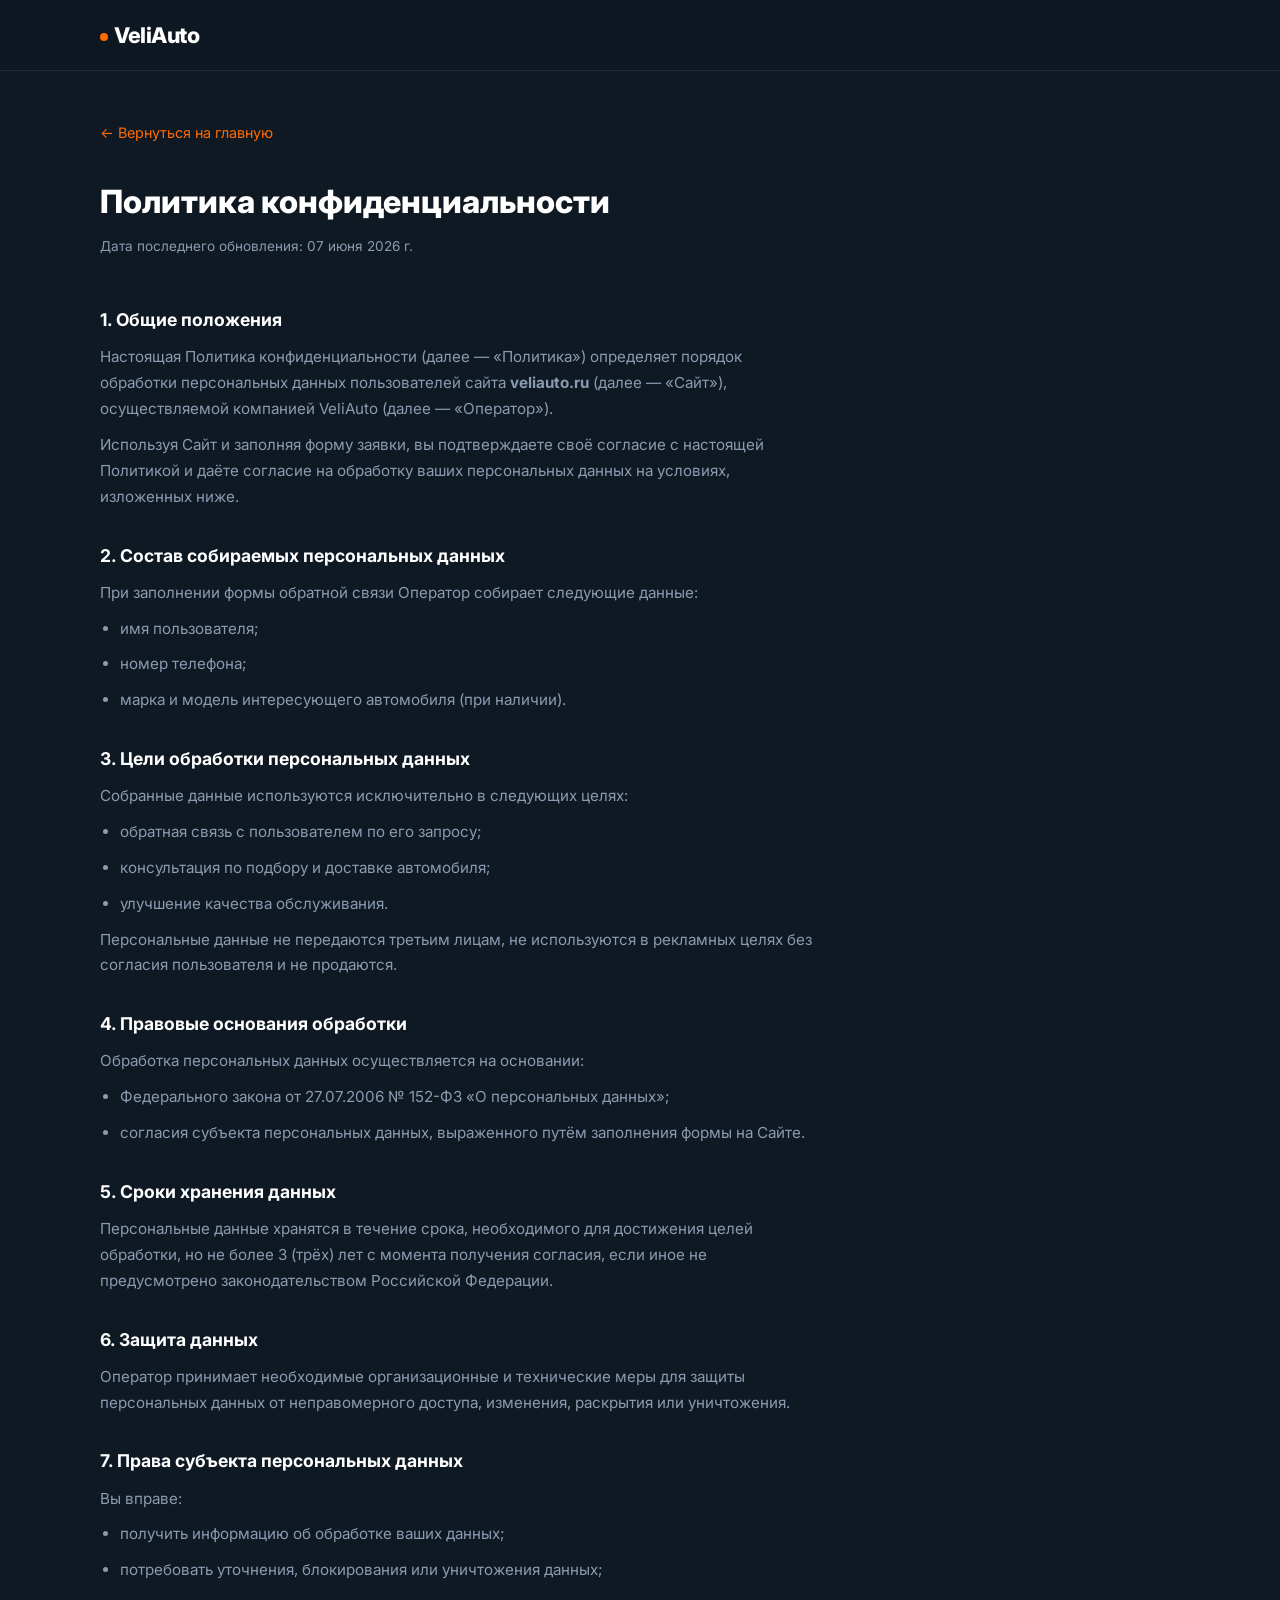
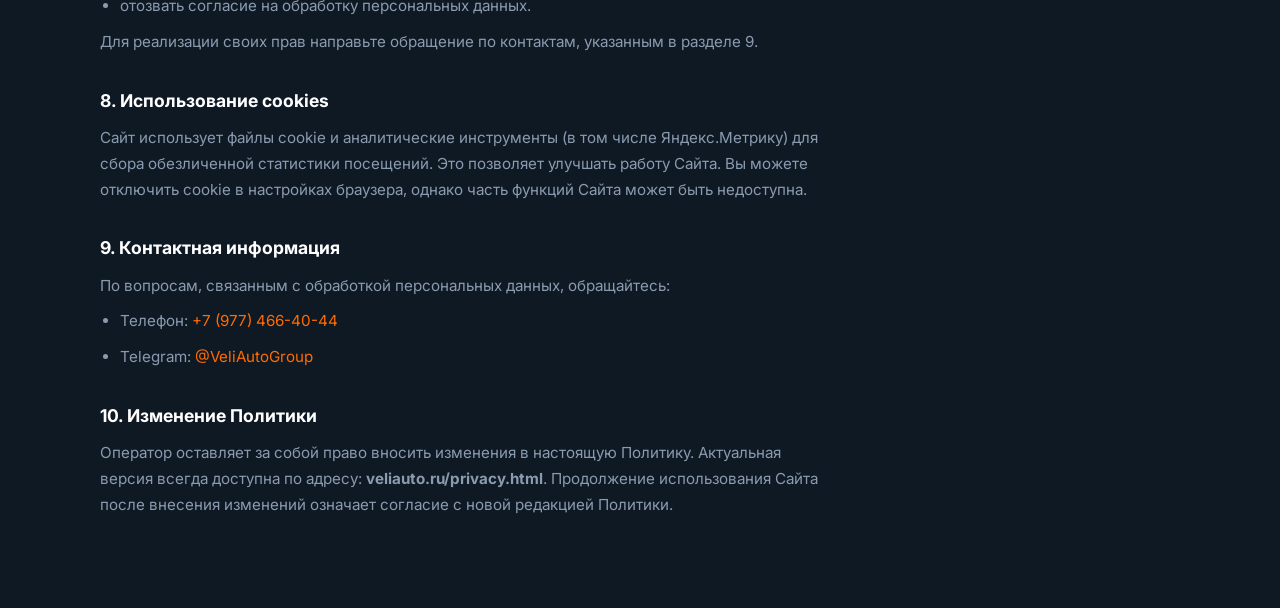
==== privacy.html @ bf8d3ef7 "Обновление VeliAuto: новый hero, калькулятор, блок сравнения, privacy.html - Новый двухколоночный he" ====
<!DOCTYPE html>
<html lang="ru">
<head>
  <meta charset="UTF-8">
  <meta name="viewport" content="width=device-width, initial-scale=1.0">
  <title>Политика конфиденциальности — VeliAuto</title>
  <meta name="robots" content="noindex, follow">
  <link rel="preconnect" href="https://fonts.googleapis.com">
  <link rel="preconnect" href="https://fonts.gstatic.com" crossorigin>
  <link href="https://fonts.googleapis.com/css2?family=Inter:wght@400;500;600;700;800&display=swap" rel="stylesheet">
  <link rel="stylesheet" href="style.css">
  <style>
    .privacy-page {
      padding: 120px 0 80px;
      min-height: 100vh;
    }
    .privacy-page h1 {
      font-size: clamp(1.5rem, 4vw, 2rem);
      font-weight: 800;
      color: var(--clr-white);
      margin-bottom: 8px;
    }
    .privacy-page .updated {
      font-size: 0.85rem;
      color: var(--clr-text-muted);
      margin-bottom: 48px;
    }
    .privacy-page h2 {
      font-size: 1.1rem;
      font-weight: 700;
      color: var(--clr-white);
      margin: 32px 0 10px;
    }
    .privacy-page p, .privacy-page li {
      font-size: 0.95rem;
      color: var(--clr-text-muted);
      line-height: 1.7;
      margin-bottom: 10px;
    }
    .privacy-page ul {
      list-style: disc;
      padding-left: 20px;
      margin-bottom: 10px;
    }
    .privacy-page a {
      color: var(--clr-accent);
    }
    .privacy-back {
      display: inline-flex;
      align-items: center;
      gap: 8px;
      color: var(--clr-text-muted);
      font-size: 0.9rem;
      margin-bottom: 32px;
      transition: color 0.2s;
    }
    .privacy-back:hover { color: var(--clr-white); }
    .privacy-content {
      max-width: 720px;
    }
  </style>
</head>
<body>

  <header class="header" id="header">
    <div class="container header__inner">
      <a href="index.html" class="header__logo">VeliAuto</a>
    </div>
  </header>

  <section class="privacy-page">
    <div class="container">
      <div class="privacy-content">
        <a href="index.html" class="privacy-back">← Вернуться на главную</a>
        <h1>Политика конфиденциальности</h1>
        <p class="updated">Дата последнего обновления: 07 июня 2026 г.</p>

        <h2>1. Общие положения</h2>
        <p>Настоящая Политика конфиденциальности (далее — «Политика») определяет порядок обработки персональных данных пользователей сайта <strong>veliauto.ru</strong> (далее — «Сайт»), осуществляемой компанией VeliAuto (далее — «Оператор»).</p>
        <p>Используя Сайт и заполняя форму заявки, вы подтверждаете своё согласие с настоящей Политикой и даёте согласие на обработку ваших персональных данных на условиях, изложенных ниже.</p>

        <h2>2. Состав собираемых персональных данных</h2>
        <p>При заполнении формы обратной связи Оператор собирает следующие данные:</p>
        <ul>
          <li>имя пользователя;</li>
          <li>номер телефона;</li>
          <li>марка и модель интересующего автомобиля (при наличии).</li>
        </ul>

        <h2>3. Цели обработки персональных данных</h2>
        <p>Собранные данные используются исключительно в следующих целях:</p>
        <ul>
          <li>обратная связь с пользователем по его запросу;</li>
          <li>консультация по подбору и доставке автомобиля;</li>
          <li>улучшение качества обслуживания.</li>
        </ul>
        <p>Персональные данные не передаются третьим лицам, не используются в рекламных целях без согласия пользователя и не продаются.</p>

        <h2>4. Правовые основания обработки</h2>
        <p>Обработка персональных данных осуществляется на основании:</p>
        <ul>
          <li>Федерального закона от 27.07.2006 № 152-ФЗ «О персональных данных»;</li>
          <li>согласия субъекта персональных данных, выраженного путём заполнения формы на Сайте.</li>
        </ul>

        <h2>5. Сроки хранения данных</h2>
        <p>Персональные данные хранятся в течение срока, необходимого для достижения целей обработки, но не более 3 (трёх) лет с момента получения согласия, если иное не предусмотрено законодательством Российской Федерации.</p>

        <h2>6. Защита данных</h2>
        <p>Оператор принимает необходимые организационные и технические меры для защиты персональных данных от неправомерного доступа, изменения, раскрытия или уничтожения.</p>

        <h2>7. Права субъекта персональных данных</h2>
        <p>Вы вправе:</p>
        <ul>
          <li>получить информацию об обработке ваших данных;</li>
          <li>потребовать уточнения, блокирования или уничтожения данных;</li>
          <li>отозвать согласие на обработку персональных данных.</li>
        </ul>
        <p>Для реализации своих прав направьте обращение по контактам, указанным в разделе 9.</p>

        <h2>8. Использование cookies</h2>
        <p>Сайт использует файлы cookie и аналитические инструменты (в том числе Яндекс.Метрику) для сбора обезличенной статистики посещений. Это позволяет улучшать работу Сайта. Вы можете отключить cookie в настройках браузера, однако часть функций Сайта может быть недоступна.</p>

        <h2>9. Контактная информация</h2>
        <p>По вопросам, связанным с обработкой персональных данных, обращайтесь:</p>
        <ul>
          <li>Телефон: <a href="tel:+79774664044">+7 (977) 466-40-44</a></li>
          <li>Telegram: <a href="https://t.me/VeliAutoGroup" target="_blank" rel="noopener">@VeliAutoGroup</a></li>
        </ul>

        <h2>10. Изменение Политики</h2>
        <p>Оператор оставляет за собой право вносить изменения в настоящую Политику. Актуальная версия всегда доступна по адресу: <strong>veliauto.ru/privacy.html</strong>. Продолжение использования Сайта после внесения изменений означает согласие с новой редакцией Политики.</p>
      </div>
    </div>
  </section>

</body>
</html>
---- style.css ----
/* ===== VARIABLES ===== */
:root {
  --clr-bg: #0f1923;
  --clr-bg-light: #162130;
  --clr-bg-card: #1c2b3a;
  --clr-accent: #ff6b00;
  --clr-accent-hover: #ff8a33;
  --clr-text: #e4e8ec;
  --clr-text-muted: #8a9bb0;
  --clr-white: #ffffff;
  --clr-border: rgba(255, 255, 255, 0.08);
  --clr-tg: #2aabee;
  --radius: 12px;
  --radius-sm: 8px;
  --shadow: 0 4px 24px rgba(0, 0, 0, 0.25);
  --transition: 0.3s ease;
  --max-w: 1120px;
}

/* ===== RESET ===== */
*,
*::before,
*::after {
  margin: 0;
  padding: 0;
  box-sizing: border-box;
}

html {
  scroll-behavior: smooth;
  scroll-padding-top: 80px;
}

body {
  font-family: 'Inter', system-ui, -apple-system, sans-serif;
  font-size: 16px;
  line-height: 1.6;
  color: var(--clr-text);
  background: var(--clr-bg);
  -webkit-font-smoothing: antialiased;
}

img {
  max-width: 100%;
  display: block;
}

a {
  color: inherit;
  text-decoration: none;
}

button {
  border: none;
  background: none;
  cursor: pointer;
  font: inherit;
  color: inherit;
}

ul, ol {
  list-style: none;
}

/* ===== UTILITIES ===== */
.container {
  width: 100%;
  max-width: var(--max-w);
  margin: 0 auto;
  padding: 0 20px;
}

.section__title {
  font-size: clamp(1.75rem, 4vw, 2.5rem);
  font-weight: 800;
  text-align: center;
  margin-bottom: 48px;
  color: var(--clr-white);
}

.section__title--light {
  color: var(--clr-white);
}

/* ===== BUTTON ===== */
.btn {
  display: inline-flex;
  align-items: center;
  justify-content: center;
  gap: 8px;
  padding: 14px 32px;
  font-size: 1rem;
  font-weight: 600;
  color: var(--clr-white);
  background: var(--clr-accent);
  border-radius: var(--radius-sm);
  transition: background var(--transition), transform var(--transition), box-shadow var(--transition);
  white-space: nowrap;
}

.btn:hover {
  background: var(--clr-accent-hover);
  transform: translateY(-2px);
  box-shadow: 0 6px 20px rgba(255, 107, 0, 0.35);
}

.btn:active {
  transform: translateY(0);
}

.btn--large {
  padding: 18px 40px;
  font-size: 1.1rem;
  border-radius: var(--radius);
}

.btn--small {
  padding: 10px 20px;
  font-size: 0.875rem;
}

.btn--tg {
  background: var(--clr-tg);
}

.btn--tg:hover {
  background: #3bbef5;
  box-shadow: 0 6px 20px rgba(42, 171, 238, 0.35);
}

/* ===== HEADER ===== */
.header {
  position: fixed;
  top: 0;
  left: 0;
  right: 0;
  z-index: 1000;
  background: rgba(15, 25, 35, 0.85);
  backdrop-filter: blur(12px);
  -webkit-backdrop-filter: blur(12px);
  border-bottom: 1px solid var(--clr-border);
  transition: background var(--transition);
}

.header__inner {
  display: flex;
  align-items: center;
  justify-content: space-between;
  height: 70px;
}

.header__logo {
  font-size: 1.35rem;
  font-weight: 800;
  color: var(--clr-white);
  letter-spacing: -0.02em;
}

.header__logo::before {
  content: '';
  display: inline-block;
  width: 8px;
  height: 8px;
  background: var(--clr-accent);
  border-radius: 50%;
  margin-right: 6px;
  vertical-align: middle;
}

.header__nav {
  display: flex;
  gap: 28px;
}

.header__link {
  font-size: 0.9rem;
  font-weight: 500;
  color: var(--clr-text-muted);
  transition: color var(--transition);
}

.header__link:hover {
  color: var(--clr-white);
}

.header__actions {
  display: flex;
  align-items: center;
  gap: 12px;
}

.header__tg {
  display: flex;
  align-items: center;
  justify-content: center;
  width: 40px;
  height: 40px;
  border-radius: 50%;
  color: var(--clr-tg);
  transition: background var(--transition), color var(--transition);
}

.header__tg:hover {
  background: rgba(42, 171, 238, 0.15);
}

.burger {
  display: none;
  flex-direction: column;
  justify-content: center;
  gap: 5px;
  width: 32px;
  height: 32px;
}

.burger span {
  display: block;
  height: 2px;
  background: var(--clr-white);
  border-radius: 2px;
  transition: transform var(--transition), opacity var(--transition);
}

.burger.active span:nth-child(1) {
  transform: translateY(7px) rotate(45deg);
}

.burger.active span:nth-child(2) {
  opacity: 0;
}

.burger.active span:nth-child(3) {
  transform: translateY(-7px) rotate(-45deg);
}

/* ===== HERO ===== */
.hero {
  padding: 140px 0 80px;
  background: linear-gradient(160deg, #0f1923 0%, #1a2d42 50%, #0f1923 100%);
  position: relative;
  overflow: hidden;
}

.hero::before {
  content: '';
  position: absolute;
  top: -50%;
  right: -20%;
  width: 600px;
  height: 600px;
  background: radial-gradient(circle, rgba(255, 107, 0, 0.12) 0%, transparent 70%);
  pointer-events: none;
}

.hero::after {
  content: '';
  position: absolute;
  bottom: -30%;
  left: -10%;
  width: 400px;
  height: 400px;
  background: radial-gradient(circle, rgba(42, 171, 238, 0.08) 0%, transparent 70%);
  pointer-events: none;
}

.hero__inner {
  position: relative;
  z-index: 1;
  text-align: center;
  max-width: 720px;
  margin: 0 auto;
}

.hero__title {
  font-size: clamp(2rem, 5.5vw, 3.5rem);
  font-weight: 800;
  line-height: 1.15;
  color: var(--clr-white);
  margin-bottom: 20px;
  letter-spacing: -0.02em;
}

.hero__accent {
  color: var(--clr-accent);
}

.hero__subtitle {
  font-size: clamp(1rem, 2.2vw, 1.25rem);
  color: var(--clr-text-muted);
  margin-bottom: 36px;
  max-width: 540px;
  margin-left: auto;
  margin-right: auto;
}

.hero__cta {
  margin-bottom: 48px;
}

.hero__badges {
  display: flex;
  flex-wrap: wrap;
  justify-content: center;
  gap: 16px;
}

.hero__badge {
  display: inline-flex;
  align-items: center;
  gap: 8px;
  padding: 10px 18px;
  background: rgba(255, 255, 255, 0.06);
  border: 1px solid var(--clr-border);
  border-radius: 100px;
  font-size: 0.875rem;
  color: var(--clr-text-muted);
}

.hero__badge svg {
  color: var(--clr-accent);
  flex-shrink: 0;
}

/* ===== NEW HERO (veli-blocks) ===== */
.veli-hero {
  background: radial-gradient(circle at 80% 20%, #1b2a3e 0%, var(--clr-bg) 55%);
  padding: 120px 20px 80px;
  position: relative;
  overflow: hidden;
}
.veli-hero::before {
  content: ""; position: absolute; inset: 0;
  background-image: radial-gradient(rgba(255,107,0,.05) 1px, transparent 1px);
  background-size: 22px 22px; pointer-events: none;
}
.veli-hero-wrap {
  max-width: var(--max-w); margin: 0 auto;
  display: grid; grid-template-columns: 1.1fr .9fr; gap: 48px; align-items: center;
  position: relative; z-index: 1;
}
.veli-badge {
  display: inline-flex; align-items: center; gap: 8px;
  background: rgba(255,107,0,.12); color: var(--clr-accent);
  border: 1px solid rgba(255,107,0,.3);
  padding: 7px 14px; border-radius: 100px; font-size: 14px; font-weight: 700;
  margin-bottom: 22px;
}
.veli-hero h1 {
  font-size: clamp(28px, 5vw, 52px); color: var(--clr-white);
  margin-bottom: 18px; line-height: 1.12; font-weight: 800; letter-spacing: -0.02em;
}
.veli-hero h1 .hl { color: var(--clr-accent); }
.veli-hero .sub {
  font-size: 17px; color: var(--clr-text-muted); line-height: 1.6;
  margin-bottom: 26px; max-width: 520px;
}
.veli-trust { display: flex; flex-wrap: wrap; gap: 24px; margin-top: 28px; }
.veli-trust div { display: flex; flex-direction: column; }
.veli-trust b { font-size: 24px; font-weight: 800; color: var(--clr-white); }
.veli-trust span { font-size: 13px; color: var(--clr-text-muted); margin-top: 2px; }

.veli-form-card {
  background: var(--clr-bg-card); border: 1px solid var(--clr-border);
  border-radius: var(--radius); padding: 30px;
  box-shadow: 0 24px 60px rgba(0,0,0,.4);
}
.veli-form-card h3 { font-size: 20px; font-weight: 700; color: var(--clr-white); margin-bottom: 6px; }
.veli-form-card > p { color: var(--clr-text-muted); font-size: 14px; margin: 0 0 20px; }
.veli-input {
  width: 100%; background: var(--clr-bg); border: 1px solid var(--clr-border);
  color: var(--clr-white); padding: 14px 16px; border-radius: var(--radius-sm);
  font-size: 15px; font-family: inherit; margin-bottom: 12px;
  outline: none; transition: border-color .2s, box-shadow .2s;
}
.veli-input:focus { border-color: var(--clr-accent); box-shadow: 0 0 0 3px rgba(255,107,0,.15); }
.veli-input.error { border-color: #ff4444; box-shadow: 0 0 0 3px rgba(255,68,68,.15); }
.veli-input::placeholder { color: var(--clr-text-muted); }
.veli-btn {
  width: 100%; background: var(--clr-accent); color: var(--clr-white); border: none;
  padding: 16px; border-radius: var(--radius-sm); font-size: 16px; font-weight: 700;
  cursor: pointer; font-family: inherit;
  transition: background var(--transition), transform var(--transition), box-shadow var(--transition);
}
.veli-btn:hover { background: var(--clr-accent-hover); transform: translateY(-2px); box-shadow: 0 10px 28px rgba(255,107,0,.35); }
.veli-btn-tg {
  width: 100%; background: transparent; color: var(--clr-text); border: 1px solid var(--clr-border);
  padding: 14px; border-radius: var(--radius-sm); font-size: 15px; font-weight: 600; cursor: pointer;
  margin-top: 10px; display: flex; align-items: center; justify-content: center; gap: 8px;
  text-decoration: none; transition: border-color var(--transition), color var(--transition);
}
.veli-btn-tg:hover { border-color: var(--clr-tg); color: var(--clr-tg); }
.veli-note { font-size: 12px; color: var(--clr-text-muted); text-align: center; margin-top: 12px; }
.veli-note a { color: var(--clr-text-muted); text-decoration: underline; transition: color var(--transition); }
.veli-note a:hover { color: var(--clr-white); }

@media (max-width: 860px) {
  .veli-hero { padding: 110px 20px 60px; }
  .veli-hero-wrap { grid-template-columns: 1fr; gap: 32px; }
}

/* ===== ADVANTAGES ===== */
.advantages {
  padding: 96px 0;
}

.advantages__grid {
  display: grid;
  grid-template-columns: repeat(4, 1fr);
  gap: 24px;
}

.advantage-card {
  background: var(--clr-bg-card);
  border: 1px solid var(--clr-border);
  border-radius: var(--radius);
  padding: 32px 24px;
  text-align: center;
  transition: transform var(--transition), border-color var(--transition);
}

.advantage-card:hover {
  transform: translateY(-6px);
  border-color: rgba(255, 107, 0, 0.3);
}

.advantage-card__icon {
  width: 64px;
  height: 64px;
  margin: 0 auto 20px;
  display: flex;
  align-items: center;
  justify-content: center;
  background: rgba(255, 107, 0, 0.1);
  border-radius: 16px;
  color: var(--clr-accent);
}

.advantage-card__title {
  font-size: 1.1rem;
  font-weight: 700;
  color: var(--clr-white);
  margin-bottom: 8px;
}

.advantage-card__text {
  font-size: 0.9rem;
  color: var(--clr-text-muted);
  line-height: 1.5;
}

/* ===== COMPARE BLOCK (veli-blocks) ===== */
.veli-compare { background: var(--clr-bg-light); padding: 80px 20px; }
.veli-compare-wrap { max-width: var(--max-w); margin: 0 auto; }
.veli-sec-head { text-align: center; margin-bottom: 14px; }
.veli-sec-head h2 { font-size: clamp(24px, 4vw, 36px); font-weight: 800; color: var(--clr-white); }
.veli-sec-sub { text-align: center; color: var(--clr-text-muted); font-size: 16px; max-width: 640px; margin: 0 auto 44px; line-height: 1.55; }
.veli-cmp-grid { display: grid; grid-template-columns: repeat(3, 1fr); gap: 20px; }
.veli-cmp-card {
  background: var(--clr-bg-card); border: 1px solid var(--clr-border);
  border-radius: var(--radius); padding: 28px 24px; position: relative; overflow: hidden;
}
.veli-cmp-card.win { border-color: rgba(46,194,126,.4); background: linear-gradient(180deg, rgba(46,194,126,.05), var(--clr-bg-card)); }
.veli-cmp-card .label { font-size: 13px; color: var(--clr-text-muted); font-weight: 700; text-transform: uppercase; letter-spacing: .5px; margin-bottom: 14px; }
.veli-cmp-card .car { font-size: 18px; font-weight: 800; color: var(--clr-white); margin-bottom: 4px; }
.veli-cmp-card .car-desc { font-size: 13px; color: var(--clr-text-muted); margin-bottom: 20px; }
.veli-cmp-card .price { font-size: 30px; font-weight: 800; }
.veli-cmp-card.ru .price { color: #ff6b6b; }
.veli-cmp-card.win .price { color: #2ec27e; }
.veli-cmp-card .price-note { font-size: 13px; color: var(--clr-text-muted); margin-top: 6px; }
.veli-save-chip {
  position: absolute; top: 18px; right: 18px;
  background: #2ec27e; color: #04200f; font-size: 12px; font-weight: 800;
  padding: 5px 10px; border-radius: 100px;
}
.veli-cmp-foot { text-align: center; color: var(--clr-text-muted); font-size: 13px; margin-top: 22px; }

@media (max-width: 860px) {
  .veli-cmp-grid { grid-template-columns: 1fr; max-width: 420px; margin: 0 auto; }
}

/* ===== STEPS ===== */
.steps {
  padding: 96px 0;
  background: var(--clr-bg-light);
}

.steps__timeline {
  max-width: 640px;
  margin: 0 auto;
  position: relative;
}

.steps__timeline::before {
  content: '';
  position: absolute;
  left: 24px;
  top: 0;
  bottom: 0;
  width: 2px;
  background: linear-gradient(to bottom, var(--clr-accent), rgba(255, 107, 0, 0.1));
}

.step {
  display: flex;
  gap: 24px;
  padding-bottom: 40px;
  position: relative;
}

.step:last-child {
  padding-bottom: 0;
}

.step__number {
  flex-shrink: 0;
  width: 50px;
  height: 50px;
  display: flex;
  align-items: center;
  justify-content: center;
  background: var(--clr-accent);
  color: var(--clr-white);
  font-size: 1.2rem;
  font-weight: 700;
  border-radius: 50%;
  z-index: 1;
  box-shadow: 0 0 0 6px var(--clr-bg-light);
}

.step__title {
  font-size: 1.1rem;
  font-weight: 700;
  color: var(--clr-white);
  margin-bottom: 4px;
}

.step__text {
  font-size: 0.95rem;
  color: var(--clr-text-muted);
}

.steps__cta {
  text-align: center;
  margin-top: 48px;
}

/* ===== CASES ===== */
.cases {
  padding: 96px 0;
}

.cases__grid {
  display: grid;
  grid-template-columns: repeat(2, 1fr);
  gap: 24px;
}

.case-card {
  background: var(--clr-bg-card);
  border: 1px solid var(--clr-border);
  border-radius: var(--radius);
  overflow: hidden;
  transition: transform var(--transition), border-color var(--transition);
}

.case-card:hover {
  transform: translateY(-6px);
  border-color: rgba(255, 107, 0, 0.3);
}

/* ===== GALLERY ===== */
.case-card__gallery {
  position: relative;
  overflow: hidden;
  border-bottom: 1px solid var(--clr-border);
}

.gallery__track {
  display: flex;
  transition: transform 0.4s ease;
}

.gallery__track img {
  width: 100%;
  height: 260px;
  object-fit: cover;
  flex-shrink: 0;
}

.gallery__btn {
  position: absolute;
  top: 50%;
  transform: translateY(-50%);
  width: 36px;
  height: 36px;
  display: flex;
  align-items: center;
  justify-content: center;
  background: rgba(0, 0, 0, 0.5);
  color: #fff;
  border: none;
  border-radius: 50%;
  font-size: 1rem;
  cursor: pointer;
  z-index: 2;
  opacity: 0;
  transition: opacity var(--transition), background var(--transition);
}

.case-card:hover .gallery__btn,
.case-card__gallery:focus-within .gallery__btn {
  opacity: 1;
}

.gallery__btn:hover {
  background: rgba(255, 107, 0, 0.8);
}

.gallery__btn--prev {
  left: 8px;
}

.gallery__btn--next {
  right: 8px;
}

.gallery__dots {
  position: absolute;
  bottom: 10px;
  left: 50%;
  transform: translateX(-50%);
  display: flex;
  gap: 6px;
  z-index: 2;
}

.gallery__dot {
  width: 8px;
  height: 8px;
  border-radius: 50%;
  background: rgba(255, 255, 255, 0.4);
  border: none;
  cursor: pointer;
  padding: 0;
  transition: background var(--transition), transform var(--transition);
}

.gallery__dot.active {
  background: var(--clr-accent);
  transform: scale(1.25);
}

.case-card__body {
  padding: 24px;
}

.case-card__name {
  font-size: 1.15rem;
  font-weight: 700;
  color: var(--clr-white);
  margin-bottom: 4px;
}

.case-card__specs {
  font-size: 0.85rem;
  color: var(--clr-text-muted);
  margin-bottom: 16px;
}

.case-card__prices {
  display: flex;
  flex-direction: column;
  gap: 8px;
}

.case-card__price-row {
  display: flex;
  justify-content: space-between;
  align-items: center;
}

.case-card__label {
  font-size: 0.85rem;
  color: var(--clr-text-muted);
}

.case-card__value {
  font-size: 0.95rem;
  font-weight: 600;
  color: var(--clr-text);
}

.case-card__price-row--total {
  padding-top: 8px;
  border-top: 1px solid var(--clr-border);
}

.case-card__price-row--total .case-card__value {
  color: var(--clr-accent);
  font-size: 1.1rem;
  font-weight: 700;
}

/* ===== CALCULATOR (veli-blocks) ===== */
.veli-calc { background: linear-gradient(180deg, var(--clr-bg-card) 0%, var(--clr-bg) 100%); padding: 80px 20px; }
.veli-calc-wrap {
  max-width: 760px; margin: 0 auto; background: var(--clr-bg-card);
  border: 1px solid var(--clr-border); border-radius: 20px; padding: 40px 36px;
  box-shadow: 0 30px 70px rgba(0,0,0,.35);
}
.veli-calc-wrap h2 { font-size: clamp(22px, 4vw, 30px); font-weight: 800; color: var(--clr-white); text-align: center; margin-bottom: 8px; }
.veli-calc-wrap .calc-sub { text-align: center; color: var(--clr-text-muted); margin-bottom: 32px; font-size: 15px; }
.veli-field { margin-bottom: 24px; }
.veli-field > label { display: block; font-size: 14px; font-weight: 700; color: var(--clr-text-muted); margin-bottom: 12px; }
.veli-seg { display: flex; gap: 10px; }
.veli-seg button {
  flex: 1; background: var(--clr-bg); border: 1px solid var(--clr-border); color: var(--clr-text);
  padding: 14px; border-radius: var(--radius-sm); font-size: 15px; font-weight: 600;
  cursor: pointer; font-family: inherit; transition: all var(--transition);
}
.veli-seg button.active { background: var(--clr-accent); color: var(--clr-white); border-color: var(--clr-accent); }
.veli-seg button:not(.active):hover { border-color: var(--clr-accent); color: var(--clr-accent); }
.veli-range-val { font-size: 26px; font-weight: 800; color: var(--clr-accent); margin-bottom: 8px; }
.veli-range {
  width: 100%; -webkit-appearance: none; height: 6px; border-radius: 6px;
  background: var(--clr-bg); outline: none; cursor: pointer;
}
.veli-range::-webkit-slider-thumb {
  -webkit-appearance: none; width: 24px; height: 24px; border-radius: 50%;
  background: var(--clr-accent); cursor: pointer; box-shadow: 0 2px 8px rgba(0,0,0,.4);
}
.veli-range::-moz-range-thumb {
  width: 24px; height: 24px; border-radius: 50%;
  background: var(--clr-accent); cursor: pointer; border: none;
}
.veli-range-labels { display: flex; justify-content: space-between; font-size: 12px; color: var(--clr-text-muted); margin-top: 6px; }
.veli-result {
  background: linear-gradient(135deg, rgba(46,194,126,.08), rgba(255,107,0,.05));
  border: 1px solid rgba(46,194,126,.3); border-radius: var(--radius);
  padding: 26px; text-align: center; margin: 28px 0 22px;
}
.veli-result .r-label { font-size: 14px; color: var(--clr-text-muted); margin-bottom: 6px; }
.veli-result .r-price { font-size: 40px; font-weight: 800; color: #2ec27e; line-height: 1; }
.veli-result .r-save { font-size: 15px; color: var(--clr-text); margin-top: 12px; }
.veli-result .r-save b { color: var(--clr-accent); }

@media (max-width: 768px) {
  .veli-calc-wrap { padding: 28px 20px; }
  .veli-seg { flex-direction: column; }
}

/* ===== FAQ ===== */
.faq {
  padding: 96px 0;
  background: var(--clr-bg-light);
}

.faq__list {
  max-width: 720px;
  margin: 0 auto;
  display: flex;
  flex-direction: column;
  gap: 12px;
}

.faq__item {
  background: var(--clr-bg-card);
  border: 1px solid var(--clr-border);
  border-radius: var(--radius);
  overflow: hidden;
  transition: border-color var(--transition);
}

.faq__item.active {
  border-color: rgba(255, 107, 0, 0.3);
}

.faq__question {
  display: flex;
  align-items: center;
  justify-content: space-between;
  width: 100%;
  padding: 20px 24px;
  text-align: left;
  font-size: 1rem;
  font-weight: 600;
  color: var(--clr-white);
  transition: color var(--transition);
}

.faq__question:hover {
  color: var(--clr-accent);
}

.faq__arrow {
  flex-shrink: 0;
  transition: transform var(--transition);
}

.faq__item.active .faq__arrow {
  transform: rotate(180deg);
}

.faq__answer {
  max-height: 0;
  overflow: hidden;
  transition: max-height 0.4s ease, padding 0.4s ease;
}

.faq__answer p {
  padding: 0 24px 20px;
  font-size: 0.95rem;
  color: var(--clr-text-muted);
  line-height: 1.6;
}

/* ===== FORM SECTION ===== */
.form-section {
  padding: 96px 0;
  background: linear-gradient(160deg, #1a2d42, #0f1923);
}

.form-section__subtitle {
  text-align: center;
  color: var(--clr-text-muted);
  font-size: 1.1rem;
  margin-top: -32px;
  margin-bottom: 40px;
}

.form {
  max-width: 480px;
  margin: 0 auto;
}

.form__fields {
  display: flex;
  flex-direction: column;
  gap: 16px;
  margin-bottom: 24px;
}

.form__input {
  width: 100%;
  padding: 16px 20px;
  font-size: 1rem;
  font-family: inherit;
  color: var(--clr-white);
  background: var(--clr-bg-card);
  border: 1px solid var(--clr-border);
  border-radius: var(--radius-sm);
  outline: none;
  transition: border-color var(--transition), box-shadow var(--transition);
}

.form__input::placeholder {
  color: var(--clr-text-muted);
}

.form__input:focus {
  border-color: var(--clr-accent);
  box-shadow: 0 0 0 3px rgba(255, 107, 0, 0.15);
}

.form__input.error {
  border-color: #ff4444;
  box-shadow: 0 0 0 3px rgba(255, 68, 68, 0.15);
}

.form__submit {
  width: 100%;
}

.form__disclaimer {
  text-align: center;
  font-size: 0.8rem;
  color: var(--clr-text-muted);
  margin-top: 16px;
}

.form__disclaimer a {
  color: var(--clr-text-muted);
  text-decoration: underline;
  transition: color var(--transition);
}

.form__disclaimer a:hover {
  color: var(--clr-white);
}

/* ===== FOOTER ===== */
.footer {
  padding: 40px 0;
  border-top: 1px solid var(--clr-border);
}

.footer__inner {
  display: flex;
  align-items: center;
  justify-content: space-between;
}

.footer__logo {
  font-size: 1.15rem;
  font-weight: 700;
  color: var(--clr-white);
}

.footer__copy {
  font-size: 0.8rem;
  color: var(--clr-text-muted);
  margin-top: 4px;
}

.footer__contacts {
  display: flex;
  align-items: center;
  gap: 16px;
}

.footer__phone {
  font-size: 1rem;
  font-weight: 600;
  color: var(--clr-text);
  transition: color var(--transition);
}

.footer__phone:hover {
  color: var(--clr-accent);
}

/* ===== FIXED TELEGRAM BUTTON ===== */
.tg-float {
  position: fixed;
  bottom: 28px;
  right: 28px;
  z-index: 999;
  width: 60px;
  height: 60px;
  display: flex;
  align-items: center;
  justify-content: center;
  background: var(--clr-tg);
  color: var(--clr-white);
  border-radius: 50%;
  box-shadow: 0 4px 20px rgba(42, 171, 238, 0.4);
  transition: transform var(--transition), box-shadow var(--transition);
}

.tg-float:hover {
  transform: scale(1.1);
  box-shadow: 0 6px 28px rgba(42, 171, 238, 0.5);
}

/* ===== REVEAL ANIMATION ===== */
.reveal {
  opacity: 0;
  transform: translateY(30px);
  transition: opacity 0.6s ease, transform 0.6s ease;
}

.reveal.visible {
  opacity: 1;
  transform: translateY(0);
}

/* ===== RESPONSIVE ===== */
@media (max-width: 1024px) {
  .advantages__grid {
    grid-template-columns: repeat(2, 1fr);
  }
}

@media (max-width: 768px) {
  .header__nav {
    position: fixed;
    top: 70px;
    left: 0;
    right: 0;
    flex-direction: column;
    align-items: center;
    gap: 0;
    background: rgba(15, 25, 35, 0.97);
    backdrop-filter: blur(12px);
    -webkit-backdrop-filter: blur(12px);
    border-bottom: 1px solid var(--clr-border);
    padding: 16px 0;
    transform: translateY(-120%);
    opacity: 0;
    transition: transform var(--transition), opacity var(--transition);
    pointer-events: none;
  }

  .header__nav.open {
    transform: translateY(0);
    opacity: 1;
    pointer-events: auto;
  }

  .header__link {
    display: block;
    padding: 12px 20px;
    font-size: 1rem;
    width: 100%;
    text-align: center;
  }

  .header__cta {
    display: none;
  }

  .burger {
    display: flex;
  }

  .hero {
    padding: 120px 0 60px;
  }

  .hero__title {
    font-size: clamp(1.75rem, 6vw, 2.5rem);
  }

  .hero__badges {
    flex-direction: column;
    align-items: center;
  }

  .advantages__grid {
    grid-template-columns: 1fr;
    gap: 16px;
  }

  .advantage-card {
    text-align: left;
    display: flex;
    gap: 16px;
    align-items: flex-start;
    padding: 24px;
  }

  .advantage-card__icon {
    margin: 0;
    flex-shrink: 0;
    width: 52px;
    height: 52px;
  }

  .cases__grid {
    grid-template-columns: 1fr;
    max-width: 480px;
    margin: 0 auto;
  }

  .gallery__btn {
    opacity: 1;
  }

  .footer__inner {
    flex-direction: column;
    gap: 24px;
    text-align: center;
  }

  .footer__contacts {
    flex-direction: column;
  }

  .section__title {
    margin-bottom: 36px;
  }

  .steps__timeline::before {
    left: 24px;
  }
}

@media (max-width: 480px) {
  .hero {
    padding: 110px 0 48px;
  }

  .hero__badge {
    font-size: 0.8rem;
    padding: 8px 14px;
  }

  .advantages,
  .steps,
  .cases,
  .faq,
  .form-section {
    padding: 64px 0;
  }

  .case-card__img {
    height: 160px;
  }

  .btn--large {
    padding: 16px 28px;
    font-size: 1rem;
  }

  .tg-float {
    bottom: 20px;
    right: 20px;
    width: 52px;
    height: 52px;
  }
}
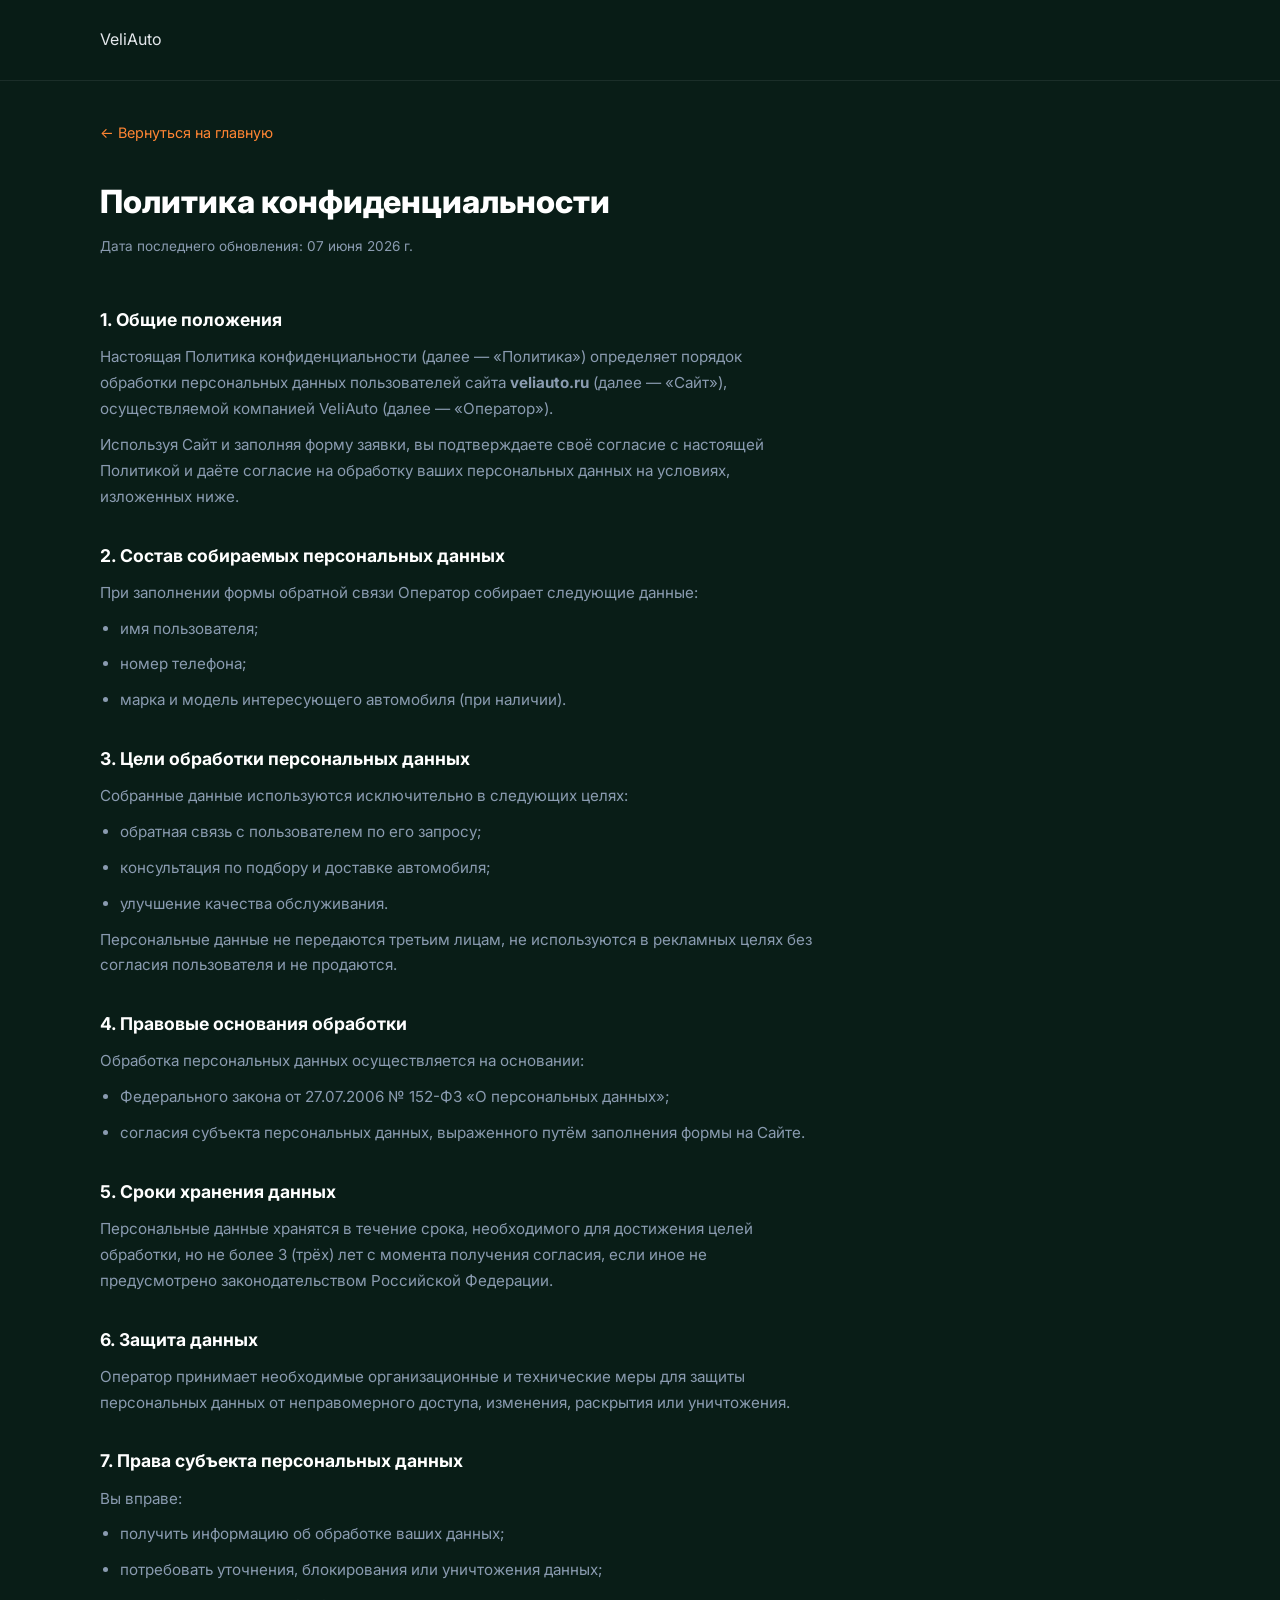
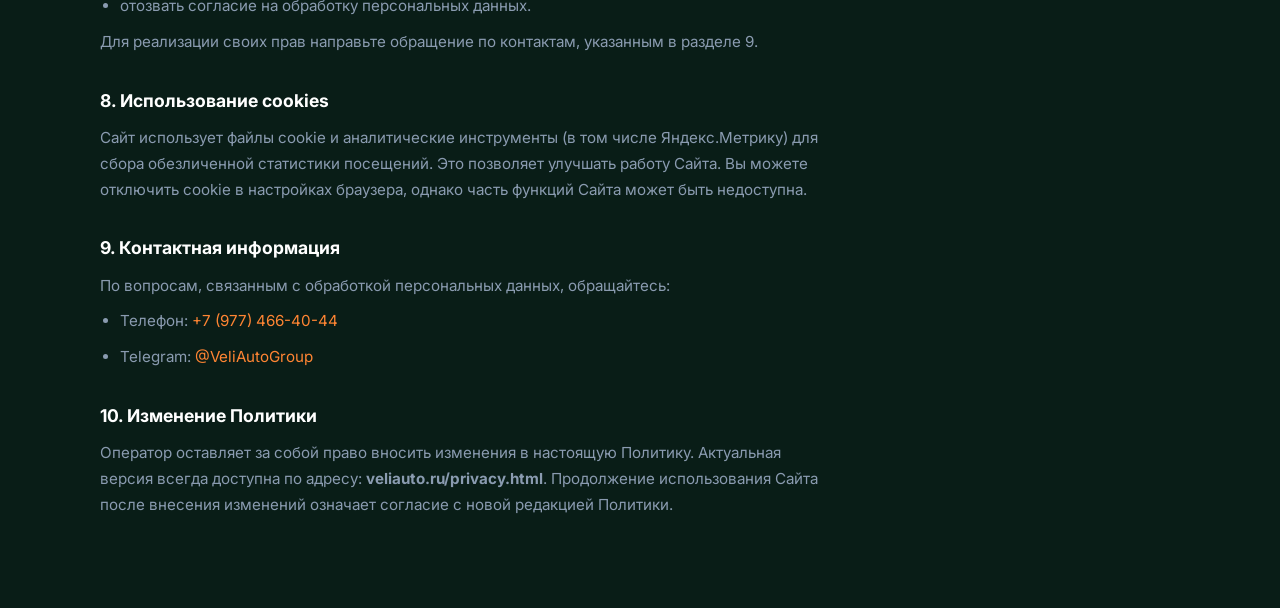
==== commit 229bbd68: "Add Veli Auto favicon (VA monogram)" ====
--- a/privacy.html
+++ b/privacy.html
@@ -5,6 +5,13 @@
   <meta name="viewport" content="width=device-width, initial-scale=1.0">
   <title>Политика конфиденциальности — VeliAuto</title>
   <meta name="robots" content="noindex, follow">
+
+  <!-- Favicon (логотип Veli Auto) -->
+  <link rel="icon" href="favicon.ico" sizes="any">
+  <link rel="icon" type="image/png" sizes="32x32" href="favicon-32.png">
+  <link rel="icon" type="image/png" sizes="16x16" href="favicon-16.png">
+  <link rel="apple-touch-icon" href="apple-touch-icon.png">
+
   <link rel="preconnect" href="https://fonts.googleapis.com">
   <link rel="preconnect" href="https://fonts.gstatic.com" crossorigin>
   <link href="https://fonts.googleapis.com/css2?family=Inter:wght@400;500;600;700;800&display=swap" rel="stylesheet">
--- a/style.css
+++ b/style.css
@@ -1,10 +1,10 @@
 /* ===== VARIABLES ===== */
 :root {
-  --clr-bg: #0f1923;
-  --clr-bg-light: #162130;
-  --clr-bg-card: #1c2b3a;
-  --clr-accent: #ff6b00;
-  --clr-accent-hover: #ff8a33;
+  --clr-bg: #091d17;
+  --clr-bg-light: #0e2620;
+  --clr-bg-card: #132e24;
+  --clr-accent: #ff8533;
+  --clr-accent-hover: #ff9a52;
   --clr-text: #e4e8ec;
   --clr-text-muted: #8a9bb0;
   --clr-white: #ffffff;
@@ -135,7 +135,7 @@
   left: 0;
   right: 0;
   z-index: 1000;
-  background: rgba(15, 25, 35, 0.85);
+  background: rgba(9, 29, 23, 0.85);
   backdrop-filter: blur(12px);
   -webkit-backdrop-filter: blur(12px);
   border-bottom: 1px solid var(--clr-border);
@@ -146,25 +146,23 @@
   display: flex;
   align-items: center;
   justify-content: space-between;
-  height: 70px;
+  height: 80px;
 }
 
 .header__logo {
-  font-size: 1.35rem;
-  font-weight: 800;
-  color: var(--clr-white);
-  letter-spacing: -0.02em;
+  display: flex;
+  align-items: center;
+  flex-shrink: 0;
 }
 
 .header__logo::before {
-  content: '';
-  display: inline-block;
-  width: 8px;
-  height: 8px;
-  background: var(--clr-accent);
-  border-radius: 50%;
-  margin-right: 6px;
-  vertical-align: middle;
+  display: none;
+}
+
+.header__logo-img {
+  height: 80px;
+  width: auto;
+  max-width: 300px;
 }
 
 .header__nav {
@@ -187,6 +185,7 @@
   display: flex;
   align-items: center;
   gap: 12px;
+  flex-shrink: 0;
 }
 
 .header__tg {
@@ -206,37 +205,20 @@
 
 .burger {
   display: none;
-  flex-direction: column;
+  align-items: center;
   justify-content: center;
-  gap: 5px;
-  width: 32px;
-  height: 32px;
-}
-
-.burger span {
-  display: block;
-  height: 2px;
-  background: var(--clr-white);
-  border-radius: 2px;
-  transition: transform var(--transition), opacity var(--transition);
-}
-
-.burger.active span:nth-child(1) {
-  transform: translateY(7px) rotate(45deg);
-}
-
-.burger.active span:nth-child(2) {
-  opacity: 0;
-}
-
-.burger.active span:nth-child(3) {
-  transform: translateY(-7px) rotate(-45deg);
+  width: 40px;
+  height: 40px;
+  border-radius: 8px;
+  background: rgba(255, 255, 255, 0.12);
+  flex-shrink: 0;
+  color: #fff;
 }
 
 /* ===== HERO ===== */
 .hero {
   padding: 140px 0 80px;
-  background: linear-gradient(160deg, #0f1923 0%, #1a2d42 50%, #0f1923 100%);
+  background: linear-gradient(160deg, #091d17 0%, #122e24 50%, #091d17 100%);
   position: relative;
   overflow: hidden;
 }
@@ -323,7 +305,7 @@
 
 /* ===== NEW HERO (veli-blocks) ===== */
 .veli-hero {
-  background: radial-gradient(circle at 80% 20%, #1b2a3e 0%, var(--clr-bg) 55%);
+  background: radial-gradient(circle at 80% 20%, #122e24 0%, var(--clr-bg) 55%);
   padding: 120px 20px 80px;
   position: relative;
   overflow: hidden;
@@ -353,6 +335,17 @@
 .veli-hero .sub {
   font-size: 17px; color: var(--clr-text-muted); line-height: 1.6;
   margin-bottom: 26px; max-width: 520px;
+}
+.veli-founder-quote {
+  border-left: 3px solid var(--clr-accent);
+  padding: 12px 16px;
+  margin: 16px 0 4px;
+  font-style: italic;
+  font-size: 15px;
+  color: var(--clr-text-muted);
+  line-height: 1.6;
+  background: rgba(255,107,0,.05);
+  border-radius: 0 var(--radius-sm) var(--radius-sm) 0;
 }
 .veli-trust { display: flex; flex-wrap: wrap; gap: 24px; margin-top: 28px; }
 .veli-trust div { display: flex; flex-direction: column; }
@@ -393,9 +386,45 @@
 .veli-note a { color: var(--clr-text-muted); text-decoration: underline; transition: color var(--transition); }
 .veli-note a:hover { color: var(--clr-white); }
 
+.veli-hero-img {
+  grid-column: 1 / -1;
+  display: flex;
+  justify-content: center;
+  align-items: flex-end;
+  gap: 20px;
+  margin-top: 32px;
+}
+
+.veli-hero-img__wrap {
+  animation: heroImgFloat 4s ease-in-out infinite;
+}
+
+.veli-hero-img__wrap:nth-child(2) {
+  animation-delay: -2s;
+}
+
+.veli-hero-img__wrap img {
+  max-width: 370px;
+  width: 100%;
+  filter: drop-shadow(0 20px 48px rgba(0, 0, 0, 0.55));
+  transition: transform 0.3s ease, filter 0.3s ease;
+}
+
+.veli-hero-img__wrap img:hover {
+  transform: scale(1.05);
+  filter: drop-shadow(0 24px 52px rgba(0, 0, 0, 0.65)) brightness(1.12) drop-shadow(0 0 28px rgba(255, 133, 51, 0.4));
+}
+
+@keyframes heroImgFloat {
+  0%, 100% { transform: translateY(0); }
+  50%       { transform: translateY(-8px); }
+}
+
 @media (max-width: 860px) {
   .veli-hero { padding: 110px 20px 60px; }
   .veli-hero-wrap { grid-template-columns: 1fr; gap: 32px; }
+  .veli-hero-img { gap: 12px; }
+  .veli-hero-img__wrap img { max-width: 220px; }
 }
 
 /* ===== ADVANTAGES ===== */
@@ -448,13 +477,265 @@
   line-height: 1.5;
 }
 
+/* ===== WHY / COMFORT BLOCKS ===== */
+.veli-why {
+  display: flex;
+  flex-direction: column;
+  gap: 24px;
+  max-width: 960px;
+  margin: 0 auto;
+}
+
+.veli-why-block {
+  display: flex;
+  gap: 24px;
+  background: var(--clr-bg-card);
+  border: 1px solid var(--clr-border);
+  border-radius: var(--radius);
+  padding: 32px;
+  transition: border-color var(--transition), transform var(--transition);
+}
+
+.veli-why-block:hover {
+  border-color: rgba(255, 107, 0, 0.3);
+  transform: translateY(-4px);
+}
+
+.veli-why-icon {
+  flex: 0 0 auto;
+  width: 56px;
+  height: 56px;
+  display: flex;
+  align-items: center;
+  justify-content: center;
+  background: rgba(255, 107, 0, 0.1);
+  border-radius: 14px;
+  color: var(--clr-accent);
+}
+
+.veli-why-content h3 {
+  font-size: 1.35rem;
+  font-weight: 800;
+  color: var(--clr-white);
+  margin-bottom: 12px;
+}
+
+.veli-why-content p {
+  font-size: 0.98rem;
+  color: var(--clr-text-muted);
+  line-height: 1.6;
+  margin-bottom: 12px;
+}
+
+.veli-why-content p:last-child {
+  margin-bottom: 0;
+}
+
+.veli-why-content strong {
+  color: var(--clr-white);
+}
+
+.veli-why-lead {
+  color: var(--clr-accent) !important;
+  font-weight: 600;
+}
+
+.veli-why-cta {
+  display: inline-block;
+  margin-top: 4px;
+  color: var(--clr-accent);
+  font-weight: 600;
+  text-decoration: none;
+  font-size: 0.95rem;
+}
+
+.veli-why-cta:hover {
+  text-decoration: underline;
+}
+
+.veli-reports-grid {
+  display: grid;
+  grid-template-columns: repeat(2, 1fr);
+  gap: 16px;
+  margin-top: 20px;
+  max-width: 520px;
+}
+
+.veli-report-card {
+  background: var(--clr-bg-light);
+  border: 1px solid var(--clr-border);
+  border-radius: 12px;
+  overflow: hidden;
+  text-decoration: none;
+  display: block;
+  transition: transform var(--transition), border-color var(--transition);
+}
+
+.veli-report-card:hover {
+  transform: translateY(-4px);
+  border-color: rgba(42, 171, 238, 0.5);
+}
+
+.veli-report-img {
+  position: relative;
+  aspect-ratio: 16 / 10;
+  overflow: hidden;
+}
+
+.veli-report-img img {
+  width: 100%;
+  height: 100%;
+  object-fit: cover;
+  display: block;
+  transition: transform 0.4s ease;
+}
+
+.veli-report-card:hover .veli-report-img img {
+  transform: scale(1.05);
+}
+
+.veli-report-name {
+  display: flex;
+  align-items: center;
+  gap: 8px;
+  padding: 12px 14px;
+  font-size: 14px;
+  font-weight: 700;
+  color: var(--clr-white);
+}
+
+.veli-report-name svg {
+  color: var(--clr-tg);
+  flex: 0 0 auto;
+}
+
+@media (max-width: 768px) {
+  .veli-why-block {
+    flex-direction: column;
+    gap: 16px;
+    padding: 24px;
+  }
+  .veli-reports-grid {
+    grid-template-columns: 1fr;
+    max-width: 360px;
+  }
+}
+
+/* ===== REVIEWS ===== */
+.veli-reviews {
+  padding: 96px 0;
+  background: var(--clr-bg-light);
+}
+
+.veli-reviews-intro {
+  max-width: 720px;
+  margin: -12px auto 44px;
+}
+
+.veli-reviews-intro p {
+  color: var(--clr-text-muted);
+  line-height: 1.65;
+  font-size: 1rem;
+  margin-bottom: 14px;
+}
+
+.veli-reviews-list {
+  list-style: none;
+  margin: 0 0 18px;
+  padding: 0;
+}
+
+.veli-reviews-list li {
+  color: var(--clr-text);
+  font-size: 1rem;
+  line-height: 1.6;
+  margin-bottom: 8px;
+}
+
+.veli-reviews-grid {
+  display: grid;
+  grid-template-columns: repeat(3, 1fr);
+  gap: 20px;
+  max-width: 900px;
+  margin: 0 auto;
+  align-items: start;
+}
+
+.veli-review-card {
+  position: relative;
+  display: block;
+  border-radius: 14px;
+  overflow: hidden;
+  border: 1px solid var(--clr-border);
+  background: var(--clr-bg-card);
+  text-decoration: none;
+  transition: transform var(--transition), border-color var(--transition), box-shadow var(--transition);
+}
+
+.veli-review-card:hover {
+  transform: translateY(-4px);
+  border-color: rgba(255, 133, 51, 0.4);
+  box-shadow: 0 16px 40px rgba(0, 0, 0, 0.3);
+}
+
+.veli-review-card img {
+  width: 100%;
+  height: auto;
+  display: block;
+}
+
+.veli-review-card--video img {
+  filter: brightness(0.68);
+}
+
+.veli-review-play {
+  position: absolute;
+  top: 50%;
+  left: 50%;
+  transform: translate(-50%, -50%);
+  width: 64px;
+  height: 64px;
+  border-radius: 50%;
+  background: rgba(255, 133, 51, 0.95);
+  display: flex;
+  align-items: center;
+  justify-content: center;
+  color: #fff;
+  padding-left: 4px;
+  box-shadow: 0 8px 24px rgba(0, 0, 0, 0.4);
+  transition: transform var(--transition);
+}
+
+.veli-review-card--video:hover .veli-review-play {
+  transform: translate(-50%, -50%) scale(1.08);
+}
+
+.veli-review-vlabel {
+  position: absolute;
+  bottom: 16px;
+  left: 0;
+  right: 0;
+  text-align: center;
+  color: #fff;
+  font-weight: 700;
+  font-size: 14px;
+  text-shadow: 0 2px 8px rgba(0, 0, 0, 0.7);
+}
+
+@media (max-width: 768px) {
+  .veli-reviews-grid {
+    grid-template-columns: 1fr;
+    max-width: 420px;
+  }
+}
+
 /* ===== COMPARE BLOCK (veli-blocks) ===== */
 .veli-compare { background: var(--clr-bg-light); padding: 80px 20px; }
 .veli-compare-wrap { max-width: var(--max-w); margin: 0 auto; }
 .veli-sec-head { text-align: center; margin-bottom: 14px; }
 .veli-sec-head h2 { font-size: clamp(24px, 4vw, 36px); font-weight: 800; color: var(--clr-white); }
 .veli-sec-sub { text-align: center; color: var(--clr-text-muted); font-size: 16px; max-width: 640px; margin: 0 auto 44px; line-height: 1.55; }
-.veli-cmp-grid { display: grid; grid-template-columns: repeat(3, 1fr); gap: 20px; }
+.veli-cmp-grid { display: grid; grid-template-columns: repeat(2, 1fr); gap: 20px; max-width: 780px; margin: 0 auto; }
 .veli-cmp-card {
   background: var(--clr-bg-card); border: 1px solid var(--clr-border);
   border-radius: var(--radius); padding: 28px 24px; position: relative; overflow: hidden;
@@ -544,6 +825,11 @@
   margin-top: 48px;
 }
 
+.cases__cta {
+  text-align: center;
+  margin-top: 44px;
+}
+
 /* ===== CASES ===== */
 .cases {
   padding: 96px 0;
@@ -749,6 +1035,117 @@
   .veli-seg { flex-direction: column; }
 }
 
+/* ===== CAR SHOWCASE ===== */
+.veli-showcase {
+  padding: 96px 0;
+  background: var(--clr-bg);
+}
+
+.veli-showcase__sub {
+  text-align: center;
+  color: var(--clr-text-muted);
+  font-size: 16px;
+  max-width: 560px;
+  margin: -24px auto 52px;
+  line-height: 1.6;
+}
+
+.veli-showcase__grid {
+  display: grid;
+  grid-template-columns: repeat(2, 1fr);
+  gap: 24px;
+  max-width: 860px;
+  margin: 0 auto;
+}
+
+.veli-showcase-card {
+  background: var(--clr-bg-card);
+  border: 1px solid var(--clr-border);
+  border-radius: var(--radius);
+  overflow: hidden;
+  display: block;
+  text-decoration: none;
+  transition: transform var(--transition), border-color var(--transition), box-shadow var(--transition);
+}
+
+.veli-showcase-card:hover {
+  transform: translateY(-6px);
+  border-color: rgba(42, 171, 238, 0.5);
+  box-shadow: 0 16px 40px rgba(0, 0, 0, 0.3);
+}
+
+.veli-showcase-img-wrap {
+  position: relative;
+  overflow: hidden;
+  aspect-ratio: 16 / 10;
+}
+
+.veli-showcase-img-wrap img {
+  width: 100%;
+  height: 100%;
+  object-fit: cover;
+  display: block;
+  transition: transform 0.4s ease;
+}
+
+.veli-showcase-card:hover .veli-showcase-img-wrap img {
+  transform: scale(1.04);
+}
+
+.veli-showcase-overlay {
+  position: absolute;
+  inset: 0;
+  background: rgba(42, 171, 238, 0.75);
+  display: flex;
+  flex-direction: column;
+  align-items: center;
+  justify-content: center;
+  gap: 10px;
+  color: #fff;
+  font-size: 16px;
+  font-weight: 700;
+  opacity: 0;
+  transition: opacity var(--transition);
+}
+
+.veli-showcase-card:hover .veli-showcase-overlay {
+  opacity: 1;
+}
+
+.veli-showcase-body {
+  display: flex;
+  align-items: center;
+  justify-content: space-between;
+  padding: 18px 22px;
+}
+
+.veli-showcase-name {
+  font-size: 17px;
+  font-weight: 700;
+  color: var(--clr-white);
+}
+
+.veli-showcase-link {
+  font-size: 14px;
+  font-weight: 600;
+  color: var(--clr-tg);
+  transition: color var(--transition);
+}
+
+.veli-showcase-card:hover .veli-showcase-link {
+  color: #3bbef5;
+}
+
+@media (max-width: 768px) {
+  .veli-showcase__grid {
+    grid-template-columns: 1fr;
+    max-width: 480px;
+  }
+  .veli-showcase__sub {
+    margin-bottom: 36px;
+  }
+}
+
 /* ===== FAQ ===== */
 .faq {
   padding: 96px 0;
@@ -817,7 +1214,7 @@
 /* ===== FORM SECTION ===== */
 .form-section {
   padding: 96px 0;
-  background: linear-gradient(160deg, #1a2d42, #0f1923);
+  background: linear-gradient(160deg, #122e24, #091d17);
 }
 
 .form-section__subtitle {
@@ -980,7 +1377,7 @@
     flex-direction: column;
     align-items: center;
     gap: 0;
-    background: rgba(15, 25, 35, 0.97);
+    background: rgba(9, 29, 23, 0.97);
     backdrop-filter: blur(12px);
     -webkit-backdrop-filter: blur(12px);
     border-bottom: 1px solid var(--clr-border);
